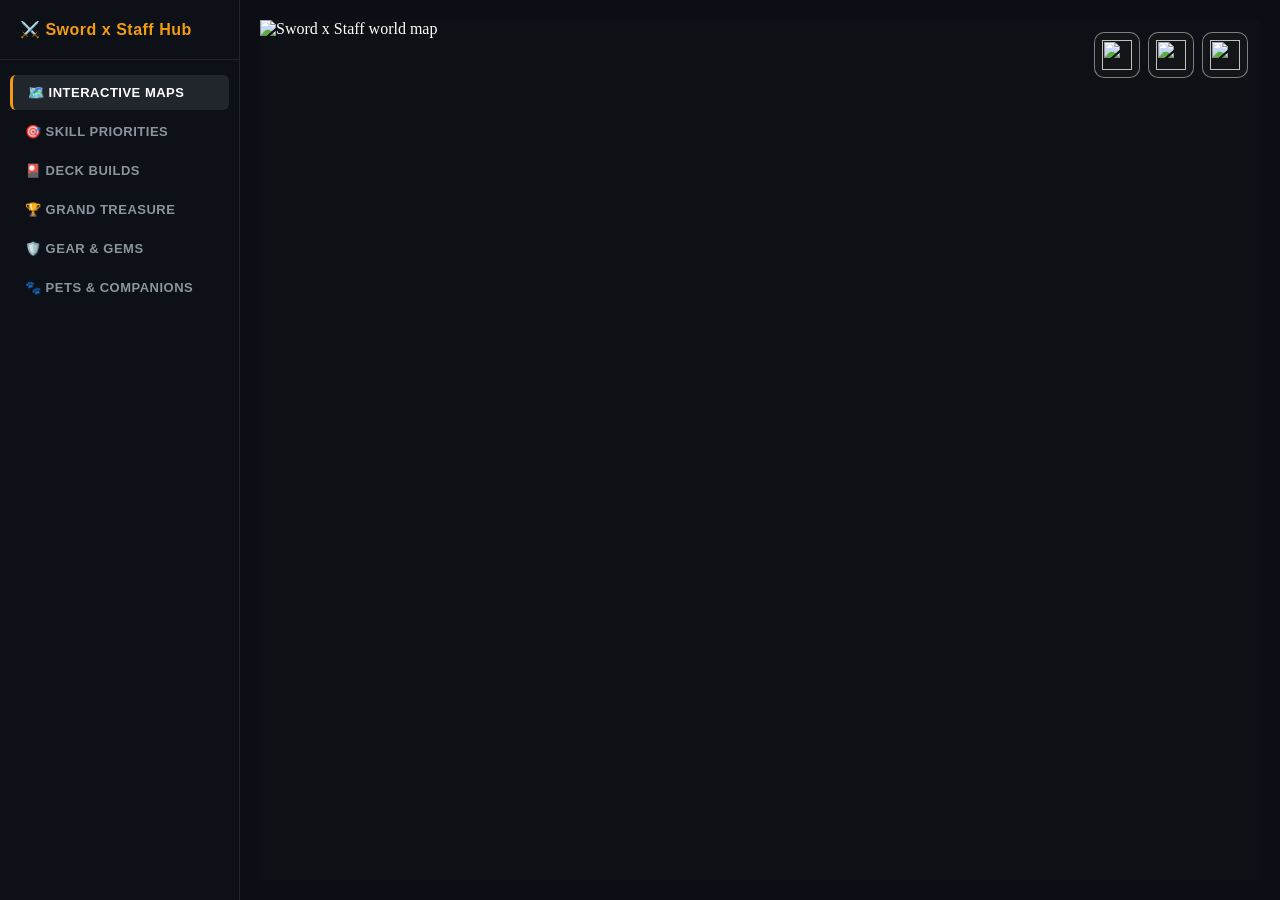
==== index.html @ 3921e3fc "Add files via upload" ====
<!DOCTYPE html>
<html lang="vi">
<head>
    <meta charset="UTF-8">
    <meta name="viewport" content="width=device-width, initial-scale=1.0">
    <title>Sword x Staff - F2P Sorcerer Hub</title>
    <style>
        * {
            box-sizing: border-box;
            margin: 0;
            padding: 0;
        }
        body, html {
            width: 100%;
            height: 100%;
            background-color: #0b0e14;
            color: #ffffff;
            font-family: Arial, sans-serif;
            overflow: hidden;
            display: flex;
        }

        /* 1. SIDEBAR MENU BÊN TRÁI */
        .sidebar {
            width: 240px;
            height: 100vh;
            background-color: #0d1117;
            border-right: 1px solid #21262d;
            display: flex;
            flex-direction: column;
            padding: 20px 0;
            flex-shrink: 0;
            z-index: 100;
        }

        .sidebar-logo {
            padding: 0 20px 20px 20px;
            font-size: 16px;
            font-weight: bold;
            color: #f39c12;
            border-bottom: 1px solid #21262d;
            margin-bottom: 15px;
            letter-spacing: 0.5px;
        }

        .sidebar-menu {
            display: flex;
            flex-direction: column;
            gap: 4px;
            padding: 0 10px;
            overflow-y: auto;
        }

        .sidebar-btn {
            background: transparent;
            border: none;
            color: #8b949e;
            text-align: left;
            padding: 10px 15px;
            font-size: 13px;
            font-weight: bold;
            border-radius: 6px;
            cursor: pointer;
            transition: all 0.2s ease;
            display: flex;
            align-items: center;
            gap: 10px;
            text-transform: uppercase;
            letter-spacing: 0.5px;
        }

        .sidebar-btn:hover {
            color: #c9d1d9;
            background: rgba(177, 186, 196, 0.08);
        }

        .sidebar-btn.active {
            color: #ffffff;
            background: #21262d;
            border-left: 3px solid #f39c12;
        }

        /* 2. MAIN CONTAINER BÊN PHẢI */
        .main-container {
            flex-grow: 1;
            height: 100vh;
            background-color: #0b0e14;
            display: flex;
            flex-direction: column;
            overflow: hidden;
        }

        /* Sub-Header Bar */
        .sub-header-bar {
            width: 100%;
            background-color: #161b22;
            border-bottom: 1px solid #21262d;
            padding: 12px 20px;
            display: flex;
            align-items: center;
            gap: 10px;
            overflow-x: auto;
            flex-shrink: 0;
        }

        .sub-btn {
            background: #21262d;
            color: #c9d1d9;
            border: 1px solid #30363d;
            padding: 7px 16px;
            border-radius: 6px;
            cursor: pointer;
            font-weight: bold;
            font-size: 12px;
            white-space: nowrap;
            transition: all 0.2s;
        }

        .sub-btn:hover {
            background: #30363d;
            border-color: #8b949e;
        }

        .sub-btn.active {
            background: #f39c12;
            color: #0b0e14;
            border-color: #f39c12;
        }

        /* Content Body */
        .content-body {
            flex-grow: 1;
            padding: 20px;
            overflow-y: auto;
            display: flex;
            flex-direction: column;
            align-items: center;
        }

        .tab-view {
            width: 100%;
            max-width: 1200px;
            display: none;
            flex-direction: column;
            align-items: center;
            flex-grow: 1;
        }

        .tab-view.active {
            display: flex;
        }

        /* Map Iframe chuẩn kích thước */
        #view-maps {
            max-width: 100%;
            padding: 0;
            height: 100%;
        }
        #map-frame {
            width: 100%;
            height: 100%;
            border: none;
            flex-grow: 1;
        }

        /* Guideline Box Text */
        .guideline-box {
            background: #161b22;
            border: 1px solid #30363d;
            border-left: 4px solid #f39c12;
            padding: 15px 20px;
            border-radius: 6px;
            width: 100%;
            margin-bottom: 20px;
            box-shadow: 0 4px 12px rgba(0,0,0,0.4);
            flex-shrink: 0;
        }
        .guideline-title {
            font-weight: bold;
            color: #f39c12;
            margin-bottom: 8px;
            font-size: 14px;
            text-transform: uppercase;
        }
        .guideline-content {
            font-size: 13px;
            line-height: 1.6;
            color: #c9d1d9;
        }

        /* Image Display Wrapper */
        .image-display-wrapper {
            flex: 1;
            display: flex;
            justify-content: center;
            align-items: flex-start;
            width: 100%;
            max-width: 650px;
            overflow: hidden;
            padding-bottom: 20px;
        }
        .image-display-wrapper img {
            max-width: 100%;
            max-height: 520px;
            object-fit: contain;
            border-radius: 8px;
            box-shadow: 0 4px 15px rgba(0,0,0,0.5);
        }

        /* Dual Images Container */
        .dual-image-container {
            display: flex;
            gap: 20px;
            justify-content: center;
            align-items: flex-start;
            width: 100%;
            flex-wrap: wrap;
            padding-bottom: 20px;
        }
        .image-card {
            background: #161b22;
            padding: 15px;
            border-radius: 8px;
            border: 1px solid #30363d;
            text-align: center;
            flex: 1;
            min-width: 320px;
            max-width: 500px;
        }
        .image-card h4 {
            color: #f39c12;
            margin-bottom: 10px;
            font-size: 14px;
        }
        .image-card img {
            width: 100%;
            max-height: 480px;
            object-fit: contain;
            border-radius: 4px;
        }

        /* Decks Grid */
        .decks-grid {
            display: grid;
            grid-template-columns: repeat(auto-fit, minmax(320px, 1fr));
            gap: 20px;
            width: 100%;
            padding-bottom: 20px;
        }
        .deck-card {
            background: #161b22;
            border: 1px solid #30363d;
            border-radius: 8px;
            padding: 15px;
            text-align: center;
            transition: transform 0.2s, border-color 0.2s;
        }
        .deck-card:hover {
            border-color: #f39c12;
            transform: translateY(-3px);
        }
        .deck-card img {
            width: 100%;
            max-height: 480px;
            object-fit: contain;
            border-radius: 4px;
            margin-top: 10px;
        }
        .deck-card .deck-title {
            color: #f39c12;
            font-weight: bold;
            font-size: 14px;
            text-transform: uppercase;
        }

        /* Excel-like Table Styling */
        .excel-table-container {
            width: 100%;
            background: #ffffff;
            border-radius: 8px;
            border: 1px solid #30363d;
            overflow-x: auto;
            margin-bottom: 20px;
            box-shadow: 0 4px 15px rgba(0,0,0,0.3);
        }
        .excel-table {
            width: 100%;
            border-collapse: collapse;
            text-align: left;
            font-size: 13px;
            color: #000000;
        }
        .excel-table th, .excel-table td {
            padding: 8px 12px;
            border: 1px solid #d0d7de;
            white-space: nowrap;
        }
        .excel-table th {
            background-color: #d1e7dd;
            color: #0f5132;
            text-align: center;
            font-weight: bold;
        }
        .row-cinder { background-color: #f8d7da; }
        .row-aqualis { background-color: #d1e7dd; }
        .row-loong { background-color: #cfe2ff; }
        .row-aethyris { background-color: #e2d9f3; }
        .excel-table td.center { text-align: center; }
        .excel-table input[type="checkbox"] { width: 16px; height: 16px; cursor: pointer; }
    </style>
</head>
<body>

    <!-- 1. SIDEBAR MENU BÊN TRÁI -->
    <div class="sidebar">
        <div class="sidebar-logo">⚔️ Sword x Staff Hub</div>
        <div class="sidebar-menu">
            <button class="sidebar-btn active" onclick="switchMainTab('maps', this)">🗺️ Interactive Maps</button>
            <button class="sidebar-btn" onclick="switchMainTab('skills', this)">🎯 Skill Priorities</button>
            <button class="sidebar-btn" onclick="switchMainTab('decks', this)">🎴 Deck Builds</button>
            <button class="sidebar-btn" onclick="switchMainTab('treasure', this)">🏆 Grand Treasure</button>
            <button class="sidebar-btn" onclick="switchMainTab('gear', this)">🛡️ Gear & Gems</button>
            <button class="sidebar-btn" onclick="switchMainTab('pets', this)">🐾 Pets & Companions</button>
        </div>
    </div>

    <!-- 2. MAIN CONTAINER BÊN PHẢI -->
    <div class="main-container">

        <!-- SUB-HEADER BAR (ẩn trên tab Maps vì chọn map nằm trong map) -->
        <div class="sub-header-bar" id="sub-header-container" style="display: none;"></div>

        <!-- CONTENT BODY -->
        <div class="content-body">

            <!-- TAB 1: INTERACTIVE MAPS -->
            <div id="view-maps" class="tab-view active">
                <iframe id="map-frame" src="map.html?map=11"></iframe>
            </div>

            <!-- TAB 2: SKILL PRIORITIES -->
            <div id="view-skills" class="tab-view">
                <div class="guideline-box">
                    <div class="guideline-title">💡 Mage Skill Priority Guideline</div>
                    <div class="guideline-content">
                        <span>🔴 Red: Core 💯</span>
                        <span>🔵 Blue: Excellent 👍</span>
                        <span>🟢 Green: Sometime good 🤏</span>
                        <span>⚫ Black: Garbage 🔥</span>
                        <span>🟣 Purple: Situational 🤔</span>
                        <br><br>
                        • <b>General Tip:</b> Play Sorcerer you need save ticket waiting for T4 god skill (<b>Formation Breaker</b>: T4 Sorcerer skill, priority to rainbow).<br>
                        • <b>PvP Ranking:</b> P2W (Knight > Sage > Duelist > Sorcerer) | F2P (Sage > Duelist > Sorcerer > Knight)<br>
                        • <b>PvE Ranking:</b> P2W (Duelist > Sorcerer > Sage > Knight) | F2P (Duelist >= Sorcerer > Sage > Knight)
                    </div>
                </div>

                <div class="image-display-wrapper">
                    <img id="img-skill-priority" src="data/mage/T1.jpg" alt="Skill Priority">
                </div>
            </div>

            <!-- TAB 3: DECK BUILDS -->
            <div id="view-decks" class="tab-view">
                <div class="guideline-box">
                    <div class="guideline-title">🎴 Recommended Mage Deck Builds</div>
                    <div class="guideline-content">
                        Danh sách các bản Deck kỹ năng theo từng Tier. Chọn mốc Tier tương ứng ở thanh menu trên cùng để xem tất cả bản Deck của Tier đó.
                    </div>
                </div>

                <div class="decks-grid" id="decks-container"></div>
            </div>

            <!-- TAB 4: GRAND TREASURE -->
            <div id="view-treasure" class="tab-view">
                <div class="guideline-box">
                    <div class="guideline-title">🏆 Grand Treasure Schedule Tracker (Lv.5)</div>
                    <div class="guideline-content">
                        Bảng tính tích chọn lịch trình mua quà Grand Treasure Lv.5 chuẩn theo mẫu Google Sheets / Excel cá nhân. Các ô tích chọn (Buy) sẽ được **tự động lưu riêng trên trình duyệt của từng người dùng**.
                    </div>
                </div>

                <div class="excel-table-container">
                    <table class="excel-table" id="excel-schedule-table">
                        <thead>
                            <tr>
                                <th>Kingdom</th>
                                <th>Phase</th>
                                <th>Date</th>
                                <th>Item</th>
                                <th>Type</th>
                                <th>Buy</th>
                                <th>Before</th>
                                <th>After</th>
                                <th>Note</th>
                            </tr>
                        </thead>
                        <tbody></tbody>
                    </table>
                </div>
            </div>

            <!-- TAB 5: GEAR & GEMS -->
            <div id="view-gear" class="tab-view">
                <div class="guideline-box">
                    <div class="guideline-title">🛡️ GEAR, RELIC & GEMS STRATEGY GUIDE</div>
                    <div class="guideline-content">
                        • <b>Gear Shards:</b> Sell shards for 7 days, craft for the other 7 days to reach NM on day 1.<br>
                        • <b>Relic Equipment & Pulls:</b> Do not use Dawnium for relics, save for next banner, use all on banner, then save for next continue ad infinitum.<br>
                        • <b>Relic Build Priority:</b> resource > special (crit acc block dmg) > basic value > basic%.<br>
                        • <b>Gem Guide & Slots:</b> Don't need use blue gems. Take Red / Yellow / White / Black / Purple.<br>
                        • <b>Focus Slots:</b> Attack, Crit Rate & Damage for Sorcerer gear slots across Staff, Book, Helmet, Armor, and Shoes.
                    </div>
                </div>

                <div class="image-display-wrapper">
                    <img id="img-gear" src="data/mage/Sorcerer gear.jpg" alt="Gear Guide">
                </div>
            </div>

            <!-- TAB 6: PETS & COMPANIONS -->
            <div id="view-pets" class="tab-view">
                <div class="guideline-box">
                    <div class="guideline-title" id="pet-box-title">🐾 PET RESONANCE GUIDE</div>
                    <div class="guideline-content" id="pet-box-content">
                        • Check bonus % for Pet Resonance in S4; more dupes give higher active bonus stats.
                    </div>
                </div>

                <div class="dual-image-container" id="pet-display-area">
                    <div class="image-card">
                        <h4>Pet Resonance Legend</h4>
                        <img src="data/mage/pet_resonal_legend.png" alt="Resonance Legend">
                    </div>
                    <div class="image-card">
                        <h4>Pet Resonance Mythic</h4>
                        <img src="data/mage/pet_resonal_mythic.png" alt="Resonance Mythic">
                    </div>
                </div>
            </div>

        </div>
    </div>

    <script>
        const scheduleData = [
            { kingdom: 'Cinder Ridge', phase: 1, date: '11/11', item: 'Selectable Cinder Ridge Mithic Relic', type: 'Kingdom Relic', defaultBuy: false, before: 0, after: 2250, note: '7.5% Crit dmg, 5% Block rate', css: 'row-cinder' },
            { kingdom: 'Aqualis', phase: 2, date: '18/11', item: 'Lucky Statue', type: 'Special Relic', defaultBuy: true, before: 2250, after: 1260, note: 'Lucky Statue: 10% chance to double chest rewards in dungeon (12% resonance)', css: 'row-aqualis' },
            { kingdom: 'Aqualis', phase: 3, date: '25/11', item: 'Selectable 3rd class skill shards x180', type: 'Class Skill', defaultBuy: false, before: 1260, after: 3510, note: 'Skip', css: 'row-aqualis' },
            { kingdom: 'Aqualis', phase: 4, date: '2/12', item: 'Primal Gem', type: 'Special Relic', defaultBuy: true, before: 3510, after: 2520, note: 'Primal Gem: 10% chance to get more gem (12% resonance)', css: 'row-aqualis' },
            { kingdom: 'Aqualis', phase: 5, date: '9/12', item: 'Selectable Aqualis Mithic Relic', type: 'Kingdom Relic', defaultBuy: false, before: 2520, after: 4770, note: '5% Accuracy', css: 'row-aqualis' },
            { kingdom: 'Aqualis', phase: 6, date: '16/12', item: 'Lucky Statue', type: 'Special Relic', defaultBuy: true, before: 4770, after: 3780, note: 'Lucky Statue 1 Star: 14% chance to double chest rewards in dungeon (16.8% resonance)', css: 'row-aqualis' },
            { kingdom: 'Loong Haven', phase: 7, date: '23/12', item: 'Selectable 4th class skill shards x180', type: 'Class Skill', defaultBuy: false, before: 3780, after: 6030, note: '', css: 'row-loong' },
            { kingdom: 'Loong Haven', phase: 8, date: '30/12', item: 'Primal Gem', type: 'Special Relic', defaultBuy: false, before: 6030, after: 8280, note: 'Can skip or 1 star', css: 'row-loong' },
            { kingdom: 'Loong Haven', phase: 9, date: '6/1', item: 'Selectable Loong Haven I Mithic Relic', type: 'Kingdom Relic', defaultBuy: true, before: 8280, after: 10530, note: '5% Block rate, 5% Crit rate, 5% Accuracy', css: 'row-loong' },
            { kingdom: 'Loong Haven', phase: 10, date: '13/1', item: 'Lucky Statue', type: 'Special Relic', defaultBuy: true, before: 10530, after: 9540, note: 'Lucky Statue 1 Star (60/120)', css: 'row-loong' },
            { kingdom: 'Loong Haven', phase: 11, date: '20/1', item: 'Selectable 4th class skill shards x180', type: 'Class Skill', defaultBuy: false, before: 9540, after: 11790, note: '', css: 'row-loong' },
            { kingdom: 'Loong Haven', phase: 12, date: '27/1', item: 'Primal Gem', type: 'Special Relic', defaultBuy: false, before: 11790, after: 14040, note: 'Skip', css: 'row-loong' },
            { kingdom: 'Loong Haven', phase: 13, date: '3/2', item: 'Selectable Loong Haven II Mithic Relic', type: 'Kingdom Relic', defaultBuy: true, before: 14040, after: 16290, note: '5% Block rate, 7.5% Crit dmg, 5% Accuracy', css: 'row-loong' },
            { kingdom: 'Loong Haven', phase: 14, date: '10/2', item: 'Lucky Statue', type: 'Special Relic', defaultBuy: true, before: 16290, after: 15300, note: 'Lucky Statue 2 Star: 18% chance to double chest rewards in dungeon (21.6% resonance)', css: 'row-loong' },
            { kingdom: 'Loong Haven', phase: 15, date: '17/2', item: 'Selectable 4th class skill shards x180', type: 'Class Skill', defaultBuy: false, before: 15300, after: 17550, note: '', css: 'row-loong' },
            { kingdom: 'Aethyris', phase: 16, date: '24/2', item: "Primal Gem / Philosopher's Stone", type: 'Special Relic', defaultBuy: true, before: 17550, after: 16560, note: "Philosopher's Stone: 10% Home Stone Yield Boost", css: 'row-aethyris' },
            { kingdom: 'Aethyris', phase: 17, date: '3/3', item: 'Selectable Aethyris I Mithic Relic', type: 'Kingdom Relic', defaultBuy: true, before: 16560, after: 18810, note: '5% Block rate, 7.5% Crit dmg, 5% Crit rate, 5% Accuracy', css: 'row-aethyris' },
            { kingdom: 'Aethyris', phase: 18, date: '10/3', item: 'Lucky Statue / Golden Divine Tree', type: 'Special Relic', defaultBuy: true, before: 18810, after: 17820, note: 'Golden Divine Tree: 10% Home Wood Yield Boost', css: 'row-aethyris' },
            { kingdom: 'Aethyris', phase: 19, date: '17/3', item: 'Selectable 5th class skill shards x180', type: 'Class Skill', defaultBuy: false, before: 17820, after: 20070, note: '', css: 'row-aethyris' },
            { kingdom: 'Aethyris', phase: 20, date: '24/3', item: "Primal Gem / Philosopher's Stone", type: 'Special Relic', defaultBuy: true, before: 20070, after: 22320, note: 'Skip', css: 'row-aethyris' },
            { kingdom: 'Aethyris', phase: 21, date: '31/3', item: 'Selectable Aethyris II Mithic Relic', type: 'Kingdom Relic', defaultBuy: true, before: 22320, after: 24570, note: '5% Block rate, 7.5% Crit dmg, 5% Crit rate, 5% Accuracy', css: 'row-aethyris' },
            { kingdom: 'Aethyris', phase: 22, date: '7/4', item: 'Lucky Statue / Golden Divine Tree', type: 'Special Relic', defaultBuy: true, before: 24570, after: 23580, note: 'Lucky Statue 2 Star (60/180)', css: 'row-aethyris' },
            { kingdom: 'Aethyris', phase: 23, date: '14/4', item: 'Selectable 5th class skill shards x180', type: 'Class Skill', defaultBuy: false, before: 23580, after: 25830, note: '', css: 'row-aethyris' },
            { kingdom: 'Aethyris', phase: 24, date: '21/4', item: "Primal Gem / Philosopher's Stone", type: 'Special Relic', defaultBuy: true, before: 25830, after: 28030, note: 'Skip', css: 'row-aethyris' },
            { kingdom: 'Aethyris', phase: 25, date: '28/4', item: 'Selectable Aethyris III Mithic Relic', type: 'Kingdom Relic', defaultBuy: true, before: 28080, after: 30330, note: '5% Block rate, 7.5% Crit dmg, 5% Crit rate, 5% Accuracy', css: 'row-aethyris' },
            { kingdom: 'Aethyris', phase: 26, date: '5/5', item: 'Lucky Statue / Golden Divine Tree', type: 'Special Relic', defaultBuy: true, before: 30330, after: 29340, note: 'Lucky Statue 2 Star (120/180)', css: 'row-aethyris' },
            { kingdom: 'Aethyris', phase: 27, date: '12/5', item: 'Selectable 5th class skill shards x180', type: 'Class Skill', defaultBuy: false, before: 29340, after: 31590, note: '', css: 'row-aethyris' }
        ];

        function populateExcelTable() {
            const tbody = document.querySelector('#excel-schedule-table tbody');
            tbody.innerHTML = '';
            
            scheduleData.forEach((row) => {
                const storageKey = `treasure_phase_${row.phase}`;
                const savedState = localStorage.getItem(storageKey);
                let isChecked = row.defaultBuy;
                if (savedState !== null) {
                    isChecked = (savedState === 'true');
                }

                const tr = document.createElement('tr');
                tr.className = row.css;
                tr.innerHTML = `
                    <td><b>${row.kingdom}</b></td>
                    <td class="center">${row.phase}</td>
                    <td class="center">${row.date}</td>
                    <td>${row.item}</td>
                    <td>${row.type}</td>
                    <td class="center"><input type="checkbox" data-phase="${row.phase}" ${isChecked ? 'checked' : ''} onchange="saveCheckboxState(this)"></td>
                    <td class="center">${row.before}</td>
                    <td class="center">${row.after}</td>
                    <td>${row.note}</td>
                `;
                tbody.appendChild(tr);
            });
        }

        function saveCheckboxState(checkbox) {
            const phase = checkbox.getAttribute('data-phase');
            const isChecked = checkbox.checked;
            localStorage.setItem(`treasure_phase_${phase}`, isChecked);
        }

        window.onload = function() {
            populateExcelTable();
            renderDecks('T1');
        };

        const allDecksList = [
            { tier: 'T1', title: 'T1 Deck 1', src: 'data/mage/T1_deck.jpg' },
            { tier: 'T2', title: 'T2 4v4', src: 'data/mage/T2_4v4.jpg' },
            { tier: 'T2', title: 'T2 Deck 1', src: 'data/mage/T2_deck.png' },
            { tier: 'T3', title: 'T3 Deck 1', src: 'data/mage/T3_deck.png' },
            { tier: 'T3', title: 'T3 Deck 2', src: 'data/mage/T3_deck_1.png' },
            { tier: 'T4', title: 'T4 4v4', src: 'data/mage/T4_4v4.png' },
            { tier: 'T4', title: 'T4 Deck 1', src: 'data/mage/T4_deck.png' },
            { tier: 'T4', title: 'T4 Deck 2', src: 'data/mage/T4_deck_1.png' },
            { tier: 'T4', title: 'T4 Deck 3', src: 'data/mage/T4_deck_2.png' },
            { tier: 'T5', title: 'T5 Deck 1', src: 'data/mage/T5_deck.jpg' },
            { tier: 'T5', title: 'T5 Deck 2', src: 'data/mage/T5_deck_1.png' },
            { tier: 'T6', title: 'T6 Deck 1', src: 'data/mage/T6_deck.jpg' },
            { tier: 'T6', title: 'T6 Deck 2', src: 'data/mage/T6_deck_1.jpg' },
            { tier: 'T6', title: 'T6 Deck 3', src: 'data/mage/T6_deck_2.jpg' },
            { tier: 'T7', title: 'T7 Deck 1', src: 'data/mage/T7_deck.jpg' },
            { tier: 'T7', title: 'T7 Deck 2', src: 'data/mage/T7_deck_1.jpg' }
        ];

        const subNavConfig = {
            'skills': [
                { name: 'Tier 1', action: "loadSkillPriority('data/mage/T1.jpg', this)", active: true },
                { name: 'Tier 2', action: "loadSkillPriority('data/mage/T2.jpg', this)" },
                { name: 'Tier 3', action: "loadSkillPriority('data/mage/T3.jpg', this)" },
                { name: 'Tier 4', action: "loadSkillPriority('data/mage/T4.jpg', this)" },
                { name: 'Tier 5', action: "loadSkillPriority('data/mage/T5.jpg', this)" },
                { name: 'Tier 6', action: "loadSkillPriority('data/mage/T6.jpg', this)" },
                { name: 'Tier 7', action: "loadSkillPriority('data/mage/T7.jpg', this)" }
            ],
            'decks': [
                { name: 'Tier 1 Decks', action: "filterDecks('T1', this)", active: true },
                { name: 'Tier 2 Decks', action: "filterDecks('T2', this)" },
                { name: 'Tier 3 Decks', action: "filterDecks('T3', this)" },
                { name: 'Tier 4 Decks', action: "filterDecks('T4', this)" },
                { name: 'Tier 5 Decks', action: "filterDecks('T5', this)" },
                { name: 'Tier 6 Decks', action: "filterDecks('T6', this)" },
                { name: 'Tier 7 Decks', action: "filterDecks('T7', this)" }
            ],
            'treasure': [
                { name: 'Schedule Tracker', action: "showTreasureTab('table', this)", active: true }
            ],
            'gear': [
                { name: 'Sorcerer Gear Guide', action: "loadGearView('data/mage/Sorcerer gear.jpg', this)", active: true },
                { name: 'Staff Gems', action: "loadGearView('data/mage/gem_staff.jpg', this)" },
                { name: 'Book Gems', action: "loadGearView('data/mage/gem_book.jpg', this)" },
                { name: 'Helmet Gems', action: "loadGearView('data/mage/gem_helmet.jpg', this)" },
                { name: 'Armor Gems', action: "loadGearView('data/mage/gem_armor.jpg', this)" },
                { name: 'Shoes Gems', action: "loadGearView('data/mage/gem_shoes.jpg', this)" }
            ],
            'pets': [
                { name: 'Resonance (2 Images)', action: "loadResonanceDual(this)", active: true },
                { name: 'Companions (Dora & Ymir)', action: "loadCompanionsDual(this)" }
            ]
        };

        function switchMainTab(tabId, btnElement) {
            document.querySelectorAll('.tab-view').forEach(view => view.classList.remove('active'));
            document.querySelectorAll('.sidebar-btn').forEach(btn => btn.classList.remove('active'));

            const targetView = document.getElementById('view-' + tabId);
            if (targetView) targetView.classList.add('active');
            if (btnElement) btnElement.classList.add('active');

            const subHeader = document.getElementById('sub-header-container');
            subHeader.innerHTML = '';

            if (subNavConfig[tabId]) {
                subHeader.style.display = 'flex';
                subNavConfig[tabId].forEach(item => {
                    const btn = document.createElement('button');
                    btn.className = 'sub-btn' + (item.active ? ' active' : '');
                    btn.innerText = item.name;
                    btn.setAttribute('onclick', item.action);
                    subHeader.appendChild(btn);
                });
            } else {
                subHeader.style.display = 'none';
            }

            const firstSubBtn = subHeader.querySelector('.sub-btn');

            if (tabId === 'maps') {
                const mapFrame = document.getElementById('map-frame');
                if (mapFrame) mapFrame.src = 'map.html?map=11';
            } else if (tabId === 'decks') {
                renderDecks('T1');
            } else if (tabId === 'gear') {
                loadGearView('data/mage/Sorcerer gear.jpg', firstSubBtn);
            } else if (tabId === 'pets') {
                loadResonanceDual(firstSubBtn);
            }
        }

        function loadMap(event, url, element) {
            if (event && typeof event.preventDefault === 'function') {
                event.preventDefault();
            }
            const mapFrame = document.getElementById('map-frame');
            if (mapFrame) mapFrame.src = url;
            updateSubBtnActive(element);
        }

        function loadSkillPriority(src, btn) {
            const img = document.getElementById('img-skill-priority');
            if (img) img.src = src;
            updateSubBtnActive(btn);
        }

        function filterDecks(tier, btn) {
            renderDecks(tier);
            updateSubBtnActive(btn);
        }

        function renderDecks(tier) {
            const container = document.getElementById('decks-container');
            if (!container) return;
            container.innerHTML = '';
            const filtered = allDecksList.filter(d => d.tier === tier);
            filtered.forEach(deck => {
                const card = document.createElement('div');
                card.className = 'deck-card';
                card.innerHTML = `
                    <div class="deck-title">${deck.title}</div>
                    <img src="${deck.src}" alt="${deck.title}">
                `;
                container.appendChild(card);
            });
        }

        function showTreasureTab(key, btn) {
            updateSubBtnActive(btn);
        }

        function loadGearView(src, btn) {
            const img = document.getElementById('img-gear');
            if (img) img.src = src;
            updateSubBtnActive(btn);
        }

        function loadResonanceDual(btn) {
            const area = document.getElementById('pet-display-area');
            if (area) {
                area.className = 'dual-image-container';
                area.innerHTML = `
                    <div class="image-card">
                        <h4>Pet Resonance Legend</h4>
                        <img src="data/mage/pet_resonal_legend.png" alt="Resonance Legend">
                    </div>
                    <div class="image-card">
                        <h4>Pet Resonance Mythic</h4>
                        <img src="data/mage/pet_resonal_mythic.png" alt="Resonance Mythic">
                    </div>
                `;
            }
            
            const boxTitle = document.getElementById('pet-box-title');
            const boxContent = document.getElementById('pet-box-content');
            if (boxTitle) boxTitle.innerText = "🐾 PET GENERAL & F2P PANDA STRATEGY";
            if (boxContent) {
                boxContent.innerHTML = `
                    • <b>Gold Pet Strategy (F2P All in Panda):</b> You can wait S2 to get Panda.<br>
                    • <b>Pet Milestone Timeline:</b> S1~2 can use fairy | S2 end has 2 panda 🐶 | S3 end 4~5 panda | S5 9 panda.<br>
                    • <b>Pet Rotation:</b> (S1) 1 Zeioltus — (S2) 3 Sylvaerie, 9 Panda, 9 Nyx/Cat.<br>
                    • <b>Panda Upgrade:</b> Skills to max at 9 dupes — Rainbow, Red, Red.<br>
                    • <b>S4 Pet Resonance:</b> Check bonus %, in S4 more dupes = higher bonus.
                `;
            }
            updateSubBtnActive(btn);
        }

        function loadCompanionsDual(btn) {
            const area = document.getElementById('pet-display-area');
            if (area) {
                area.className = 'dual-image-container';
                area.innerHTML = `
                    <div class="image-card">
                        <h4>Top Companion - Dora</h4>
                        <img src="data/mage/Dora.jpg" alt="Companion Dora">
                    </div>
                    <div class="image-card">
                        <h4>Top Companion - Ymir</h4>
                        <img src="data/mage/Ymir.jpg" alt="Companion Ymir">
                    </div>
                `;
            }
            
            const boxTitle = document.getElementById('pet-box-title');
            const boxContent = document.getElementById('pet-box-content');
            if (boxTitle) boxTitle.innerText = "🐾 COMPANIONS GUIDE";
            if (boxContent) {
                boxContent.innerHTML = `
                    • Don't miss Dora and Ymir! Always buy Kels in PVP Shop for S4.
                `;
            }
            updateSubBtnActive(btn);
        }

        function updateSubBtnActive(btn) {
            if (btn && btn.parentElement) {
                btn.parentElement.querySelectorAll('.sub-btn').forEach(b => b.classList.remove('active'));
                btn.classList.add('active');
            }
        }
    </script>
</body>
</html>
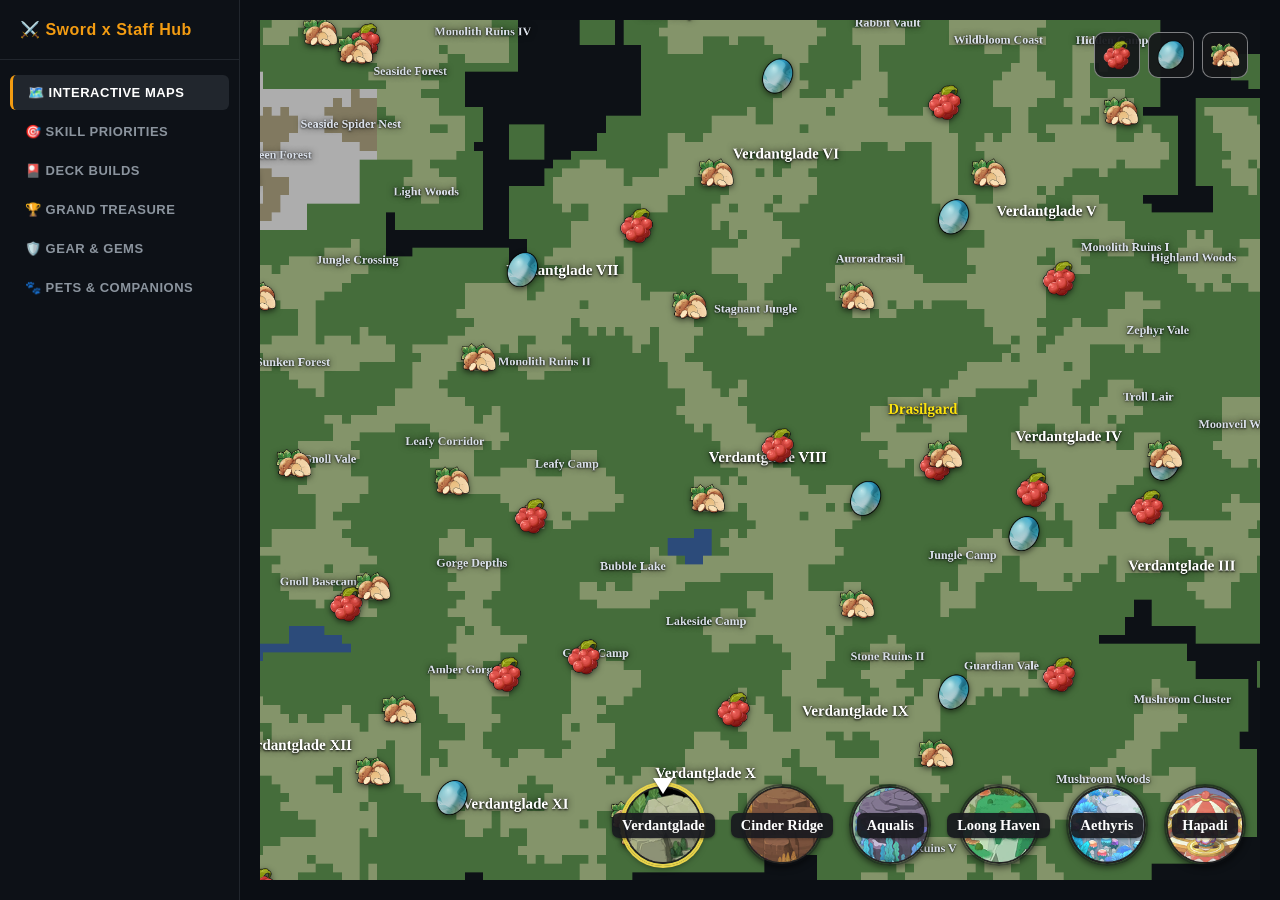
==== commit e41a7aa1: "Add files via upload" ====
--- a/index.html
+++ b/index.html
@@ -307,6 +307,220 @@
         .row-aethyris { background-color: #e2d9f3; }
         .excel-table td.center { text-align: center; }
         .excel-table input[type="checkbox"] { width: 16px; height: 16px; cursor: pointer; }
+
+        @media (min-width: 761px) and (max-width: 1024px) {
+            .sidebar {
+                width: 200px;
+            }
+            .content-body {
+                padding: 16px;
+            }
+            .decks-grid {
+                grid-template-columns: repeat(auto-fit, minmax(280px, 1fr));
+                gap: 16px;
+            }
+            .image-card {
+                min-width: 280px;
+            }
+        }
+
+        .sub-header-bar {
+            scrollbar-width: none;
+        }
+        .sub-header-bar::-webkit-scrollbar {
+            display: none;
+        }
+
+        .image-viewer {
+            width: min(96vw, 1200px);
+            max-width: none;
+            max-height: 94vh;
+            max-height: 94dvh;
+            padding: 12px;
+            border: 1px solid #30363d;
+            border-radius: 12px;
+            background: #0b0e14;
+            color: #fff;
+        }
+        .image-viewer::backdrop {
+            background: rgba(0, 0, 0, 0.88);
+        }
+        .image-viewer-toolbar {
+            display: flex;
+            align-items: center;
+            justify-content: flex-end;
+            gap: 8px;
+            margin-bottom: 8px;
+        }
+        .image-viewer-toolbar button {
+            min-width: 44px;
+            min-height: 44px;
+            border: 1px solid #30363d;
+            border-radius: 8px;
+            background: #161b22;
+            color: #fff;
+            font-size: 20px;
+            cursor: pointer;
+        }
+        .image-viewer-toolbar button:hover {
+            border-color: #f39c12;
+        }
+        .image-viewer-content {
+            display: flex;
+            align-items: center;
+            justify-content: center;
+            width: 100%;
+            height: min(82vh, 900px);
+            height: min(82dvh, 900px);
+            overflow: hidden;
+            background: #050608;
+            border-radius: 8px;
+            touch-action: none;
+        }
+        .image-viewer-content img {
+            max-width: 100%;
+            max-height: 100%;
+            object-fit: contain;
+            transform: translate(0, 0) scale(1);
+            transform-origin: center;
+            touch-action: none;
+            user-select: none;
+            -webkit-user-drag: none;
+        }
+        .image-viewer-content.zoomed {
+            cursor: grab;
+        }
+        .image-viewer-content.dragging {
+            cursor: grabbing;
+        }
+        .image-display-wrapper img,
+        .image-card img,
+        .deck-card img {
+            cursor: zoom-in;
+        }
+
+        @media (max-width: 760px) {
+            html, body {
+                height: 100%;
+                min-height: 100%;
+            }
+            body {
+                height: 100vh;
+                height: 100dvh;
+                flex-direction: column;
+            }
+            .sidebar {
+                width: 100%;
+                height: auto;
+                padding: 10px 0 0;
+                border-right: 0;
+                border-bottom: 1px solid #21262d;
+            }
+            .sidebar-logo {
+                padding: 0 12px 8px;
+                margin-bottom: 8px;
+                font-size: 14px;
+            }
+            .sidebar-menu {
+                flex-direction: row;
+                gap: 6px;
+                padding: 0 8px 8px;
+                overflow-x: auto;
+                overflow-y: hidden;
+                scrollbar-width: none;
+                -webkit-overflow-scrolling: touch;
+            }
+            .sidebar-menu::-webkit-scrollbar,
+            .sub-header-bar::-webkit-scrollbar {
+                display: none;
+            }
+            .sidebar-btn {
+                flex: 0 0 auto;
+                min-height: 44px;
+                padding: 10px 12px;
+                font-size: 11px;
+            }
+            .sidebar-btn.active {
+                border-left: 0;
+                border-bottom: 3px solid #f39c12;
+            }
+            .main-container {
+                height: auto;
+                min-height: 0;
+                flex: 1;
+            }
+            .sub-header-bar {
+                min-height: 52px;
+                padding: 8px 10px;
+                gap: 8px;
+                -webkit-overflow-scrolling: touch;
+            }
+            .sub-btn {
+                min-height: 40px;
+                padding: 8px 12px;
+            }
+            .content-body {
+                min-height: 0;
+                padding: 12px;
+            }
+            .tab-view {
+                min-width: 0;
+            }
+            #view-maps {
+                min-height: 0;
+            }
+            #map-frame {
+                min-height: 0;
+            }
+            .guideline-box {
+                padding: 12px;
+                margin-bottom: 12px;
+            }
+            .guideline-content {
+                font-size: 12px;
+                overflow-wrap: anywhere;
+            }
+            .image-display-wrapper {
+                padding-bottom: 12px;
+            }
+            .image-display-wrapper img,
+            .image-card img,
+            .deck-card img {
+                max-height: 65vh;
+            }
+            .dual-image-container {
+                gap: 12px;
+            }
+            .image-card {
+                min-width: 0;
+                width: 100%;
+                padding: 12px;
+            }
+            .decks-grid {
+                grid-template-columns: minmax(0, 1fr);
+                gap: 12px;
+            }
+            .deck-card {
+                padding: 12px;
+            }
+            .excel-table-container {
+                margin-bottom: 12px;
+                -webkit-overflow-scrolling: touch;
+            }
+        }
+
+        @media (max-width: 420px) {
+            .content-body {
+                padding: 8px;
+            }
+            .sidebar-btn {
+                font-size: 10px;
+                padding: 9px 10px;
+            }
+            .guideline-title {
+                font-size: 12px;
+            }
+        }
     </style>
 </head>
 <body>
@@ -442,6 +656,18 @@
 
         </div>
     </div>
+
+    <dialog class="image-viewer" id="image-viewer" aria-label="Image viewer">
+        <div class="image-viewer-toolbar">
+            <button type="button" id="image-zoom-out" aria-label="Zoom out">−</button>
+            <button type="button" id="image-zoom-reset" aria-label="Reset zoom">100%</button>
+            <button type="button" id="image-zoom-in" aria-label="Zoom in">+</button>
+            <button type="button" id="image-viewer-close" aria-label="Close image">×</button>
+        </div>
+        <div class="image-viewer-content" id="image-viewer-content">
+            <img id="image-viewer-img" alt="">
+        </div>
+    </dialog>
 
     <script>
         const scheduleData = [
@@ -717,6 +943,165 @@
                 btn.classList.add('active');
             }
         }
+
+        const dragScrollElements = new WeakSet();
+        function enableHorizontalDragScroll(element) {
+            if (!element || dragScrollElements.has(element)) return;
+            dragScrollElements.add(element);
+            let state = null;
+            let suppressClick = false;
+
+            element.addEventListener('pointerdown', event => {
+                if (event.pointerType !== 'mouse' || event.button !== 0) return;
+                state = {
+                    pointerId: event.pointerId,
+                    startX: event.clientX,
+                    startScroll: element.scrollLeft,
+                    dragging: false
+                };
+                document.addEventListener('pointermove', onPointerMove);
+                document.addEventListener('pointerup', onPointerEnd);
+                document.addEventListener('pointercancel', onPointerEnd);
+            });
+
+            element.addEventListener('click', event => {
+                if (!suppressClick) return;
+                event.preventDefault();
+                event.stopImmediatePropagation();
+                suppressClick = false;
+            }, true);
+
+            function onPointerMove(event) {
+                if (!state || event.pointerId !== state.pointerId) return;
+                const delta = event.clientX - state.startX;
+                if (!state.dragging && Math.abs(delta) < 5) return;
+                state.dragging = true;
+                element.scrollLeft = state.startScroll - delta;
+                event.preventDefault();
+            }
+
+            function onPointerEnd(event) {
+                if (!state || event.pointerId !== state.pointerId) return;
+                if (state.dragging) suppressClick = true;
+                state = null;
+                document.removeEventListener('pointermove', onPointerMove);
+                document.removeEventListener('pointerup', onPointerEnd);
+                document.removeEventListener('pointercancel', onPointerEnd);
+                if (suppressClick) window.setTimeout(() => { suppressClick = false; }, 0);
+            }
+        }
+
+        const sidebarMenu = document.querySelector('.sidebar-menu');
+        const subHeader = document.getElementById('sub-header-container');
+        enableHorizontalDragScroll(sidebarMenu);
+        enableHorizontalDragScroll(subHeader);
+
+        document.querySelector('.content-body').addEventListener('click', event => {
+            const image = event.target.closest('img');
+            if (!image || !event.currentTarget.contains(image)) return;
+            const viewer = document.getElementById('image-viewer');
+            const viewerImage = document.getElementById('image-viewer-img');
+            viewerImage.src = image.currentSrc || image.src;
+            viewerImage.alt = image.alt || '';
+            viewer.showModal();
+            resetImageZoom();
+        });
+
+        const imageViewer = document.getElementById('image-viewer');
+        const viewerContent = document.getElementById('image-viewer-content');
+        const viewerImage = document.getElementById('image-viewer-img');
+        const zoomResetButton = document.getElementById('image-zoom-reset');
+        let imageScale = 1;
+        let imageOffsetX = 0;
+        let imageOffsetY = 0;
+        let imagePointers = new Map();
+        let imageDragStart = null;
+        let pinchStart = null;
+
+        function updateImageTransform() {
+            viewerImage.style.transform = `translate(${imageOffsetX}px, ${imageOffsetY}px) scale(${imageScale})`;
+            zoomResetButton.textContent = `${Math.round(imageScale * 100)}%`;
+            viewerContent.classList.toggle('zoomed', imageScale > 1);
+        }
+
+        function setImageZoom(nextScale) {
+            if (!Number.isFinite(nextScale)) return;
+            imageScale = Math.min(5, Math.max(1, nextScale));
+            if (imageScale === 1) {
+                imageOffsetX = 0;
+                imageOffsetY = 0;
+            }
+            updateImageTransform();
+        }
+
+        function resetImageZoom() {
+            imageScale = 1;
+            imageOffsetX = 0;
+            imageOffsetY = 0;
+            updateImageTransform();
+        }
+
+        document.getElementById('image-zoom-in').addEventListener('click', () => setImageZoom(imageScale * 1.25));
+        document.getElementById('image-zoom-out').addEventListener('click', () => setImageZoom(imageScale / 1.25));
+        zoomResetButton.addEventListener('click', resetImageZoom);
+        document.getElementById('image-viewer-close').addEventListener('click', () => imageViewer.close());
+        document.addEventListener('keydown', event => {
+            if (event.key === 'Escape' && imageViewer.open) imageViewer.close();
+        });
+
+        viewerContent.addEventListener('wheel', event => {
+            event.preventDefault();
+            setImageZoom(imageScale * (event.deltaY < 0 ? 1.15 : 1 / 1.15));
+        }, { passive: false });
+
+        viewerContent.addEventListener('pointerdown', event => {
+            viewerContent.setPointerCapture(event.pointerId);
+            imagePointers.set(event.pointerId, { x: event.clientX, y: event.clientY });
+            if (imagePointers.size === 1 && imageScale > 1) {
+                imageDragStart = {
+                    x: event.clientX,
+                    y: event.clientY,
+                    offsetX: imageOffsetX,
+                    offsetY: imageOffsetY
+                };
+            } else if (imagePointers.size === 2) {
+                const [first, second] = imagePointers.values();
+                pinchStart = {
+                    distance: Math.hypot(first.x - second.x, first.y - second.y),
+                    scale: imageScale
+                };
+                if (pinchStart.distance === 0) pinchStart = null;
+                imageDragStart = null;
+            }
+        });
+
+        viewerContent.addEventListener('pointermove', event => {
+            if (!imagePointers.has(event.pointerId)) return;
+            imagePointers.set(event.pointerId, { x: event.clientX, y: event.clientY });
+            if (imagePointers.size === 2 && pinchStart) {
+                const [first, second] = imagePointers.values();
+                const distance = Math.hypot(first.x - second.x, first.y - second.y);
+                setImageZoom(pinchStart.scale * distance / pinchStart.distance);
+            } else if (imagePointers.size === 1 && imageDragStart && imageScale > 1) {
+                imageOffsetX = imageDragStart.offsetX + event.clientX - imageDragStart.x;
+                imageOffsetY = imageDragStart.offsetY + event.clientY - imageDragStart.y;
+                updateImageTransform();
+                viewerContent.classList.add('dragging');
+            }
+        });
+
+        function endImagePointer(event) {
+            imagePointers.delete(event.pointerId);
+            imageDragStart = null;
+            pinchStart = null;
+            viewerContent.classList.remove('dragging');
+        }
+
+        viewerContent.addEventListener('pointerup', endImagePointer);
+        viewerContent.addEventListener('pointercancel', endImagePointer);
+        imageViewer.addEventListener('click', event => {
+            if (event.target === imageViewer) imageViewer.close();
+        });
     </script>
 </body>
 </html>
